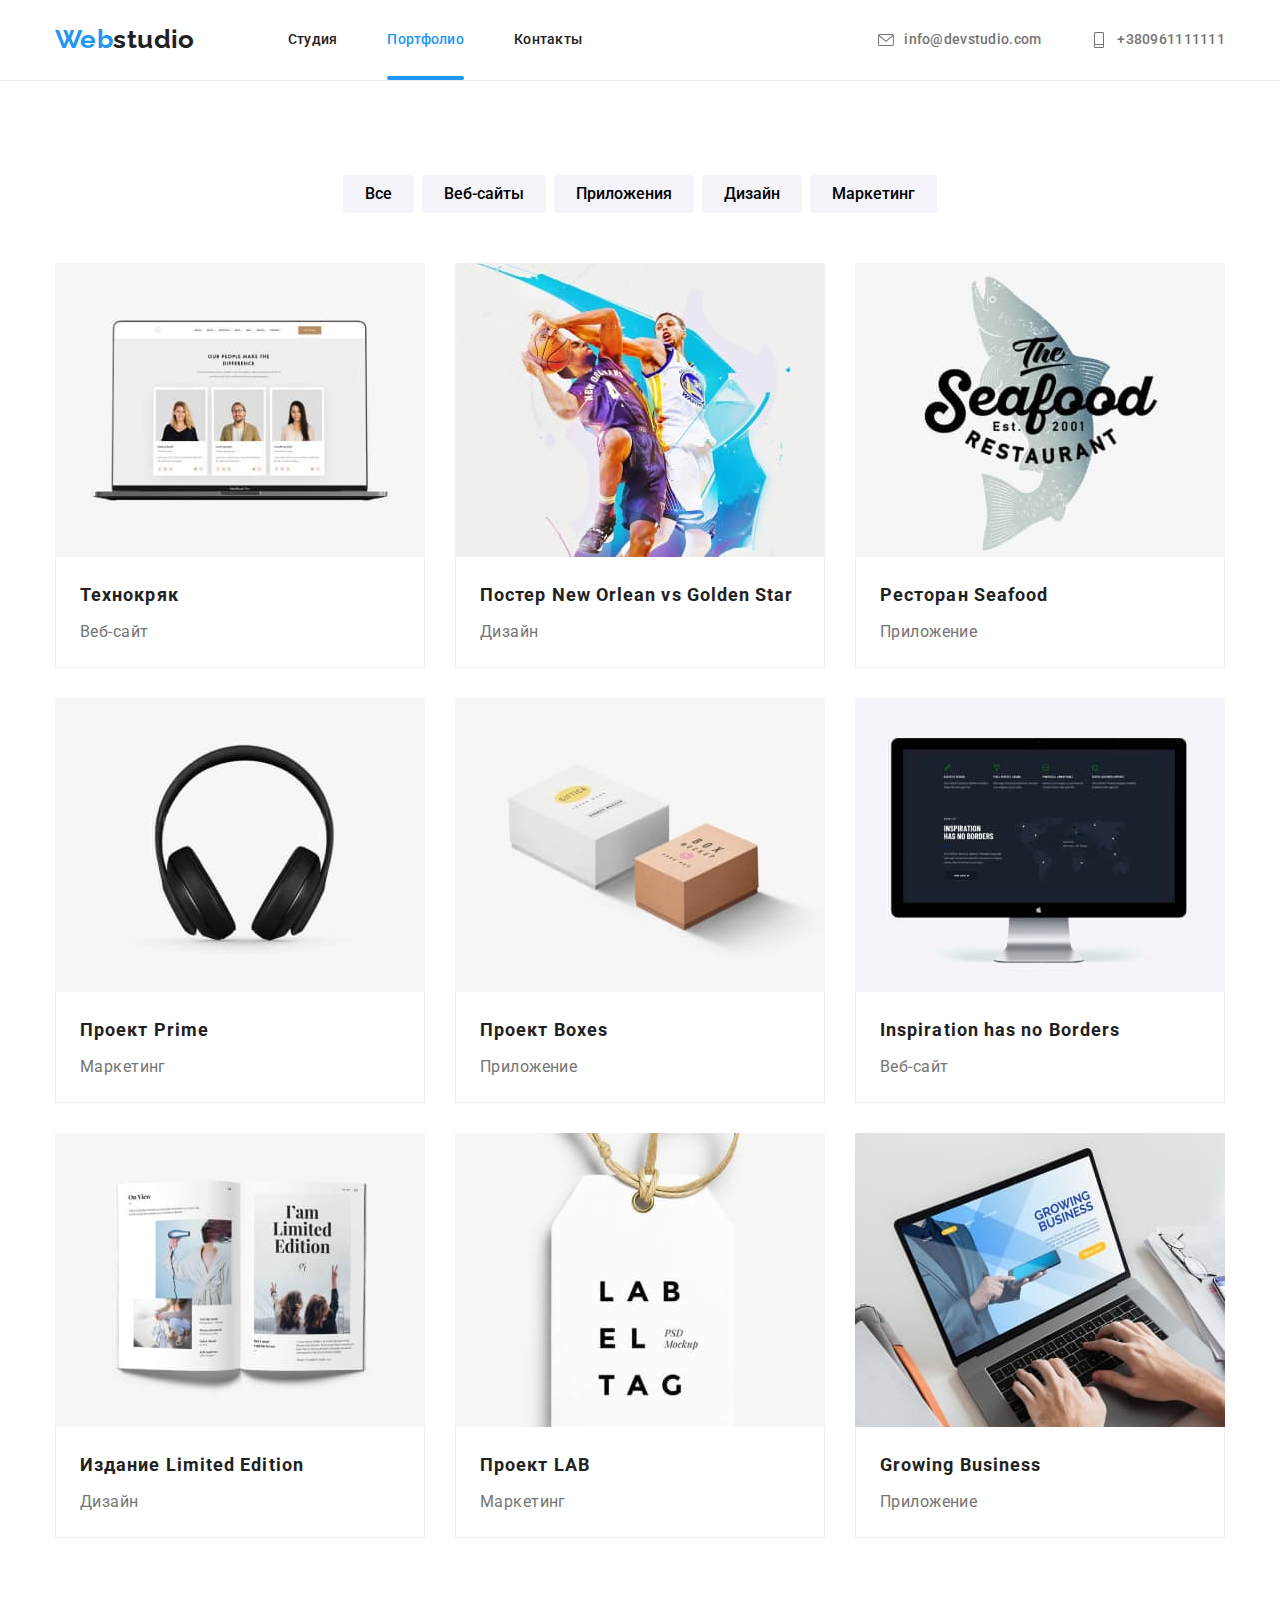
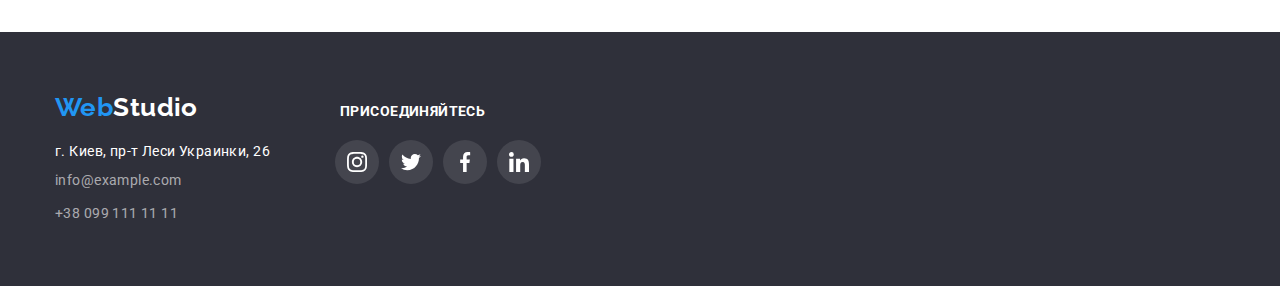
==== portfolio.html @ 6ec1b22d "Initial commit" ====
<!DOCTYPE html>
<html lang="ru">
  <head>
    <meta charset="UTF-8" />
    <meta http-equiv="X-UA-Compatible" content="IE=edge" />
    <meta name="viewport" content="width=device-width, initial-scale=1.0" />
    <link rel="preconnect" href="https://fonts.googleapis.com" />
    <link rel="preconnect" href="https://fonts.gstatic.com" crossorigin />
    <link
      href="https://fonts.googleapis.com/css2?family=Raleway:wght@700&family=Roboto:wght@400;500;700;900&display=swap"
      rel="stylesheet"
    />
    <link
      rel="stylesheet"
      href="https://cdnjs.cloudflare.com/ajax/libs/modern-normalize/1.0.0/modern-normalize.min.css"
    />
    <link rel="stylesheet" href="css/styles.css" />
    <title>Portfolio</title>
  </head>
  <body>
    <!-- Header -->
    <header class="header">
      <div class="container header-container">
        <!-- header_details -->
        <nav class="header-list">
          <a href="./index.html" class="logo"
            ><span class="logo-accent">Web</span>studio</a
          >
          <ul class="list nav-list">
            <li class="header-item">
              <a href="./index.html" class="site-nav">Студия</a>
            </li>
            <li class="header-item">
              <a href="./portfolio.html" class="site-nav current">Портфолио</a>
            </li>
            <li class="header-item">
              <a href="" class="site-nav">Контакты</a>
            </li>
          </ul>
        </nav>

        <ul class="list contact-list">
          <li>
            <a class="mail" href="mailto:mailto:info@devstudio.com">
              <svg class="contact-icon" height="16" width="16">
                <use href="images/icons.svg#mail"></use>
              </svg>
              <span>info@devstudio.com</span></a
            >
          </li>
          <li>
            <a class="telephone" href="tel:+380961111111">
              <svg class="contact-icon" height="16" width="16">
                <use href="images/icons.svg#telephone"></use>
              </svg>
              <span>+380961111111</span></a
            >
          </li>
        </ul>
      </div>
    </header>

    <main>
      <!-- Buttons bar -->
      <section class="section">
        <div class="container">
          <h1 class="visually-hidden">portfolio</h1>
          <ul class="list buttons-list">
            <li class="product-item">
              <button class="product-button" type="button">
                <span class="product-item">Все</span>
              </button>
            </li>
            <li class="product-item">
              <button class="product-button" type="button">
                <span class="product-item">Веб-сайты </span>
              </button>
            </li>
            <li class="product-item">
              <button class="product-button" type="button">
                <span class="product-item">Приложения </span>
              </button>
            </li>
            <li class="product-item">
              <button class="product-button" type="button">
                <span class="product-item">Дизайн </span>
              </button>
            </li>
            <li class="product-item">
              <button class="product-button" type="button">
                <span class="product-item">Маркетинг </span>
              </button>
            </li>
          </ul>

          <!-- projects -->
          <ul class="list projects-list">
            <li class="project-card">
              <a href="" class="project-link">
                <div class="project-thumb">
                  <img
                    class="project-image"
                    src="images/crack.jpg"
                    alt="Технокряк"
                    width="370"
                    height="294"
                  />
                  <div class="project-overlay">
                    <p class="overlay-text">
                      Ресурс предлагает комплексные предложения с разным уровнем
                      функционала и сервисов. Все это позволит посетителю
                      получить исчерпывающие сведения о компании или частном
                      лице.
                    </p>
                  </div>
                </div>
                <div class="project-text">
                  <h2 class="project-title">Технокряк</h2>
                  <p class="project-description">Веб-сайт</p>
                </div>
              </a>
            </li>
            <li class="project-card">
              <a href="" class="project-link">
                <div class="project-thumb">
                  <img
                    class="project-image"
                    src="images/basket.jpg"
                    alt="Постер"
                    width="370"
                    height="294"
                  />
                  <div class="project-overlay">
                    <p class="overlay-text">
                      Ресурс предлагает комплексные предложения с разным уровнем
                      функционала и сервисов. Все это позволит посетителю
                      получить исчерпывающие сведения о компании или частном
                      лице.
                    </p>
                  </div>
                </div>
                <div class="project-text">
                  <h2 class="project-title">
                    Постер New Orlean vs Golden Star
                  </h2>
                  <p class="project-description">Дизайн</p>
                </div>
              </a>
            </li>
            <li class="project-card">
              <a href="" class="project-link">
                <div class="project-thumb">
                  <img
                    class="project-image"
                    src="images/seafood.jpg"
                    alt="ресторан"
                    width="370"
                    height="294"
                  />
                  <div class="project-overlay">
                    <p class="overlay-text">
                      Ресурс предлагает комплексные предложения с разным уровнем
                      функционала и сервисов. Все это позволит посетителю
                      получить исчерпывающие сведения о компании или частном
                      лице.
                    </p>
                  </div>
                </div>
                <div class="project-text">
                  <h2 class="project-title">Ресторан Seafood</h2>
                  <p class="project-description">Приложение</p>
                </div>
              </a>
            </li>
            <li class="project-card">
              <a href="" class="project-link">
                <div class="project-thumb">
                  <img
                    class="project-image"
                    src="images/prime.jpg"
                    alt="маркетинг"
                    width="370"
                    height="294"
                  />
                  <div class="project-overlay">
                    <p class="overlay-text">
                      Ресурс предлагает комплексные предложения с разным уровнем
                      функционала и сервисов. Все это позволит посетителю
                      получить исчерпывающие сведения о компании или частном
                      лице.
                    </p>
                  </div>
                </div>
                <div class="project-text">
                  <h2 class="project-title">Проект Prime</h2>
                  <p class="project-description">Маркетинг</p>
                </div>
              </a>
            </li>
            <li class="project-card">
              <a href="" class="project-link">
                <div class="project-thumb">
                  <img
                    class="project-image"
                    src="images/box.jpg"
                    alt="приложение"
                    width="370"
                    height="294"
                  />
                  <div class="project-overlay">
                    <p class="overlay-text">
                      Ресурс предлагает комплексные предложения с разным уровнем
                      функционала и сервисов. Все это позволит посетителю
                      получить исчерпывающие сведения о компании или частном
                      лице.
                    </p>
                  </div>
                </div>
                <div class="project-text">
                  <h2 class="project-title">Проект Boxes</h2>
                  <p class="project-description">Приложение</p>
                </div>
              </a>
            </li>
            <li class="project-card">
              <a href="" class="project-link">
                <div class="project-thumb">
                  <img
                    class="project-image"
                    src="images/borders.jpg"
                    alt="сайт"
                    width="370"
                    height="294"
                  />
                  <div class="project-overlay">
                    <p class="overlay-text">
                      Ресурс предлагает комплексные предложения с разным уровнем
                      функционала и сервисов. Все это позволит посетителю
                      получить исчерпывающие сведения о компании или частном
                      лице.
                    </p>
                  </div>
                </div>
                <div class="project-text">
                  <h2 class="project-title">Inspiration has no Borders</h2>
                  <p class="project-description">Веб-сайт</p>
                </div>
              </a>
            </li>
            <li class="project-card">
              <a href="" class="project-link">
                <div class="project-thumb">
                  <img
                    class="project-image"
                    src="images/limited.jpg"
                    alt="дизайн"
                    width="370"
                    height="294"
                  />
                  <div class="project-overlay">
                    <p class="overlay-text">
                      Ресурс предлагает комплексные предложения с разным уровнем
                      функционала и сервисов. Все это позволит посетителю
                      получить исчерпывающие сведения о компании или частном
                      лице.
                    </p>
                  </div>
                </div>
                <div class="project-text">
                  <h2 class="project-title">Издание Limited Edition</h2>
                  <p class="project-description">Дизайн</p>
                </div>
              </a>
            </li>
            <li class="project-card">
              <a href="" class="project-link">
                <div class="project-thumb">
                  <img
                    class="project-image"
                    src="images/lab.jpg"
                    alt="маркетинг"
                    width="370"
                    height="294"
                  />
                  <div class="project-overlay">
                    <p class="overlay-text">
                      Ресурс предлагает комплексные предложения с разным уровнем
                      функционала и сервисов. Все это позволит посетителю
                      получить исчерпывающие сведения о компании или частном
                      лице.
                    </p>
                  </div>
                </div>
                <div class="project-text">
                  <h2 class="project-title">Проект LAB</h2>
                  <p class="project-description">Маркетинг</p>
                </div>
              </a>
            </li>
            <li class="project-card">
              <a href="" class="project-link">
                <div class="project-thumb">
                  <img
                    class="project-image"
                    src="images/business.jpg"
                    alt="приложение"
                    width="370"
                    height="294"
                  />
                  <div class="project-overlay">
                    <p class="overlay-text">
                      Ресурс предлагает комплексные предложения с разным уровнем
                      функционала и сервисов. Все это позволит посетителю
                      получить исчерпывающие сведения о компании или частном
                      лице.
                    </p>
                  </div>
                </div>
                <div class="project-text">
                  <h2 class="project-title">Growing Business</h2>
                  <p class="project-description">Приложение</p>
                </div>
              </a>
            </li>
          </ul>
        </div>
      </section>
    </main>

    <!-- Footer -->
    <footer class="footer">
      <div class="container footer-block">
        <div>
          <a href="./index.html" class="logo-footer"
            ><span class="logo-accent">Web</span>Studio</a
          >
          <address>
            <ul class="list">
              <li class="footer-item">
                <a
                  class="address-footer"
                  href="https://bit.ly/3pXMvUd"
                  target="_blank"
                  rel="noopener noreferrer"
                  >г. Киев, пр-т Леси Украинки, 26</a
                >
              </li>
              <li class="footer-item">
                <a class="link-footer" href="mailto:info@devstudio.com"
                  >info@example.com</a
                >
              </li>
              <li class="footer-item">
                <a class="link-footer" href="tel:+380991111111"
                  >+38 099 111 11 11</a
                >
              </li>
            </ul>
          </address>
        </div>
        <div class="footer-connect">
          <h2 class="footer-connect-text">ПРИСОЕДИНЯЙТЕСЬ</h2>
          <ul class="list social-footer">
            <li class="social-item">
              <a class="social-link-footer" href=""
                ><svg class="footer-icon">
                  <use href="images/icons.svg#instagram"></use></svg
              ></a>
            </li>
            <li class="social-item">
              <a class="social-link-footer" href=""
                ><svg class="footer-icon">
                  <use href="images/icons.svg#twitter"></use></svg
              ></a>
            </li>
            <li class="social-item">
              <a class="social-link-footer" href=""
                ><svg class="footer-icon">
                  <use href="images/icons.svg#facebook"></use></svg
              ></a>
            </li>
            <li class="social-item">
              <a class="social-link-footer" href=""
                ><svg class="footer-icon">
                  <use href="images/icons.svg#linkedin"></use></svg
              ></a>
            </li>
          </ul>
        </div>
      </div>
    </footer>
  </body>
</html>
---- css/styles.css ----
:root {
    --primary-text-color: #212121;
    --accent-text-color: #2196F3;
    --description-text-color: #757575;
    --main-icon-color: #AFB1B8;
    --secondary-icon-color: #ffffff;

    --timing-transition: cubic-bezier(0.4, 0, 0.2, 1);
}

body {
    font-family: 'Roboto', sans-serif;
    color: var(--primary-text-color);
    background-color: #FFFFFF;
    font-size: 14px;
    letter-spacing: 0.03em;

}

/* Колір основного тексту #212121 */

/* Колір підписів #757575 */

/* Колір акценту #2196F3 */

/* Колір адреси #FFFFFF */


/* прибрані крапки в списках */
.list {
    list-style: none;
    margin: 0;
    padding: 0;
}

/* приховані заголовки */
/* .hidden{
    display: none;
} */

.visually-hidden {
    position: absolute;
    width: 1px;
    height: 1px;
    margin: -1px;
    padding: 0;
    overflow: hidden;
    border: 0;
    clip: rect(0 0 0 0);
}


/* прибрані відсупи тексту та заголовків */
h1,
h2,
h3,
h4,
h5,
h6,
p{
    margin: 0;
}

.container {
    width: 1200px;
    margin-left: auto;
    margin-right: auto;
    padding-left: 15px;
    padding-right: 15px;
    /* outline: 2px solid tomato; */
}

.section{
        padding-top: 94px;
        padding-bottom: 94px;
}

/* header */
.header{
    border-bottom: 1px solid #ECECEC;
}

.header-container{
    display: flex;
    align-items: center;
}

.header-list{
    display: flex;
}

.header-item{
    position: relative;
}

.logo {
    color: var(--primary-text-color);
    text-decoration: none;
    font-family: 'Raleway', sans-serif;
    font-weight: 700;
    font-size: 26px;
    line-height: 1.19;
    display: block;
    padding: 24px 0;
}

.logo-accent {
    color: var(--accent-text-color);
}

.nav-list{
    display: flex;
    margin-left: 93px;
}

.nav-list li + li{
    margin-left: 50px;
}

.site-nav{
    display: block;
    color: var(--primary-text-color);
    font-weight: 500;
    line-height: 1.14;
    letter-spacing: 0.02em;
    text-decoration: none;
    padding-top: 32px;
    padding-bottom: 32px;
    transition: color 250ms var(--timing-transition);
}

/* підсвітка поточної сторінки */
.list .site-nav.current {
    color: var(--accent-text-color);
}

.current::after{
    content: "";
    position: absolute;
    left: 0;
    bottom: 0;
    width: 100%;
    height: 4px;

    background-color:var(--accent-text-color);
    border-radius: 2px;
}

.site-nav:hover,
.site-nav:focus{
    color: var(--accent-text-color);
}

.contact-list{
    display: flex;
    margin-left: auto;
}

.contact-list li + li{
    margin-left: 50px;
}

.mail,
.telephone {
    color: var(--description-text-color);
    fill: var(--description-text-color);
    font-weight: 500;
    line-height: 1.14;
    letter-spacing: 0.02em;
    text-decoration: none;
    display: flex;
    transition: fill 250ms var(--timing-transition), color 250ms var(--timing-transition);
}

.mail:hover,
.mail:focus,
.telephone:hover,
.telephone:focus,
.link-footer:hover,
.link-footer:focus{
    fill: var(--accent-text-color);
    color:var(--accent-text-color);
}

.contact-icon {
    margin-right: 10px;
}

.contact-icon:hover,
.contact-icon:focus{
    fill: currentColor;
}

/* order section */

.order-window{
    background-image: linear-gradient(rgba(47, 48, 58, 0.4),rgba(47, 48, 58, 0.4)), url(../images/hero-image.jpg);
    background-color: #2F303A;
    background-repeat: no-repeat;
    max-width: 1600px;
    margin: 0 auto;
    height: 600px;
    background-size: cover;
}

.hero-content{
    padding-top: 200px;
    padding-bottom: 200px;
    text-align: center;
}

.order-button{
        font-family: inherit;
        display: inline-block;
        min-width: 200px;
        height: 50px;
        padding: 10px 32px;
        text-align: center;

        background: var(--accent-text-color);
        box-shadow: 0px 4px 4px rgba(0, 0, 0, 0.15);
        border-radius: 4px;
        border: 2px transparent;
        /* transition: background-color 250ms var(--timing-transition); */
}

.order-button:hover,
.order-button:focus{
    cursor: pointer;
    /* box-shadow: 0px 4px 4px rgba(0, 0, 0, 0.15); */
}


.order-service{
        font-weight: 700;
        font-size: 16px;
        line-height: 1.87;
        display: flex;
        align-items: center;
        text-align: center;
        letter-spacing: 0.06em;
        color: #FFFFFF;
        /* cursor: pointer; */
}

.title{
        margin: 0 auto;
        margin-bottom: 30px;
        max-width: 696px;
        font-weight: 900;
        font-size: 44px;
        line-height: 1.36;
        text-align: center;
        letter-spacing: 0.06em;
        text-transform: uppercase;
        color: #FFFFFF;
}

/* benefits list */

/* .benefit-container{
    margin-top: 30px;
} */

.benefit-card-icon::before {
    display: block;
    height: 120px;
    background-repeat: no-repeat;
    background-position: center;
    background-color: #F5F4FA;
    border-radius: 4px;
    margin-bottom: 30px;
    content: "";
    
}
.benefit-antenna::before{
    content: "";
    background-image: url(../images/antenna-1.svg);
    background-size: 70px;
}

.benefit-clock::before {
    content: "";
    background-image: url(../images/clock-1.svg);
    background-size: 70px;
}

.benefit-diagram::before {
    content: "";
    background-image: url(../images/diagram-1.svg);
    background-size: 70px;
}

.benefit-astronaut::before {
    content: "";
    background-image: url(../images/astronaut-1.svg);
    background-size: 70px;
}

/* .benefit-container::before{
        content: "";
        display: block;
        height: 120px;
        background-repeat: no-repeat;
        background-position: center;
        background-color: #F5F4FA;
        border-radius: 4px;
        margin-bottom: 30px;
} */

.benefit-list{
    display: flex;
}

.benefit-card{
    max-width: 270px;
    margin: 0 15px;
}

.benefit-title{
    font-size: 14px;
    font-weight: 700;
    line-height: 1.14;
    text-transform: uppercase;
    margin-bottom: 10px;
}

.benefit-description{
        line-height: 1.71;
        color: var(--description-text-color);
        margin-top: 0;
        margin-bottom: 0px;
}


/* Our work */
.our-work-block{
    padding-top: 0;
}

.our-work-title{
        font-weight: 700;
        font-size: 36px;
        line-height: 1.17;
        text-align: center;
        margin-top: 0;
        margin-bottom: 50px;
}
.work-list{
        display: flex;
        margin-left: -15px;
        margin-right: -15px;
}

.work-card{
    margin: 0 15px;
}

.work-thumb{
    position: relative;
}

.work-image{
    display: block;
    max-width: 100%;
    height: auto;
}

.work-description{
    position: absolute;
    left: 0;
    bottom: 0;
    width: 370px;
    height: 70px;
    background: rgba(47, 48, 58, 0.8);
}

.work-text{
        font-weight: 700;
        font-size: 14px;
        line-height: 1.14;
        letter-spacing: 0.03em;
        text-transform: uppercase;
        color: var(--secondary-icon-color);
}

/* Our team */
.team {
    background-color: #F5F4FA;
}

.team-title{
        font-weight: 700;
        font-size: 36px;
        line-height: 1.17;
        text-align: center;
        margin-top: 0;
        margin-bottom: 50px;
}

.team-list{
        display: flex;
        margin-left: -15px;
        margin-right: -15px;
}

.team-card{
    background-color: #FFFFFF;
    max-width: 270px;
    margin: 0 15px;
    box-shadow: 0px 2px 1px rgb(0 0 0 / 20%),
        0px 1px 1px rgb(0 0 0 / 14%),
        0px 1px 3px rgb(0 0 0 / 12%);
    border-radius: 4px;
}

.team-image{
    display: block;
    max-width: 100%;
    height: auto;
}

.team-name{
    font-weight: 500;
    font-size: 16px;
    line-height: 1.19;
    text-align: center;
    margin-top: 30px;
    margin-bottom: 10px;
}

.work-role{
        font-style: normal;
        font-size: 16px;
        line-height: 1.19;
        text-align: center;
        color: var(--description-text-color);
        margin-bottom: 16px;
    }

.social{
    display: flex;
    max-width: 206px;
    height: 44px;
    margin-bottom: 30px;
    margin-left: auto;
    margin-right: auto;
}

.social-link{
    display: flex;
    justify-content: center;
    align-items: center;
    width: 44px;
    height: 44px;
    border-radius: 50px;
    color: var(--main-icon-color);
    transition: color 250ms var(--timing-transition), background-color 250ms var(--timing-transition);

}

.social-item + .social-item{
    margin-left: 10px;
}

.team-icon{
    fill: currentColor;
    width: 20px;
    height: 20px;
}

.social-link:hover,
.social-link:focus {
    background-color: var(--accent-text-color);
    color: var(--secondary-icon-color);
}

/* Our clients */

.clients-title{
        font-weight: 700;
        font-size: 36px;
        line-height: 1.17;
        text-align: center;
        margin-top: 0;
        margin-bottom: 50px;
}
.clients-list{
        display: flex;
        }

.client{
    flex-basis: calc((100% - 150px) / 6);
    max-width: 170px;
    height: 92px;
    outline: 1px solid var(--main-icon-color);
    border-radius: 4px;
    transition: outline 250ms var(--timing-transition);
}

.client:hover,
.client:focus{
    outline: 1px solid var(--accent-text-color);
}

.clients-list> .client + .client{
    margin-left: 30px;
}

.client-link{
    display: flex;
    justify-content: center;
    align-items: center;
    align-items: center;
    width: 168px;
    height: 90px;
    color: var(--main-icon-color);
    transition: color 250ms var(--timing-transition);
   
}

.client-link:hover,
.client-link:focus{
    color: var(--accent-text-color);
}

.client-icon {
    width: 106px;
    height: 60px;
    fill: currentColor;
}


/* portfolio main */

/* buttons */

.buttons-list{
    display: flex;
    justify-content: center;
    margin-bottom: 50px;
}

.product-button{
        background: #F5F4FA;
        border-radius: 4px;
        font-weight: 500;
        font-size: 16px;
        line-height: 1.63;
        text-align: center;
        border: none;
        cursor: pointer;
        font-family: inherit;
        width: auto;
        height: auto;
        padding: 6px 22px;
        transition: background 250ms var(--timing-transition), box-shadow 250ms var(--timing-transition) ;
}

.buttons-list > .product-item + .product-item{
    margin-left: 8px;
}

.product-button:hover,
.product-button:focus {
        font-weight: 500;
        font-size: 16px;
        line-height: 1.63;
        text-align: center;
        color: #FFFFFF;
        background: var(--accent-text-color);
        box-shadow: 0px 2px 2px 0px rgba(0, 0, 0, 0.12), 0px 1px 2px 0px rgba(0, 0, 0, 0.08), 0px 3px 1px 0px rgba(0, 0, 0, 0.1);
        border-radius: 4px;
}

/* projects */

.projects-list{
    display: flex;
    flex-wrap: wrap;
    /* margin-left: -15px;
    margin-right: -15px; */
    /* gap: 30px;
    margin: auto; */
    
}

.project-card{
    flex-basis: calc((100% - 60px) / 3);
    max-width: 370px;
    margin-right: 30px;
    margin-bottom: 30px;
}

.project-card:nth-child(3n){
    margin-right: 0;
}

.project-card:nth-last-child(-n + 3) {
    margin-bottom: 0;
}

/* .project-card:nth-child(-n + 3) {
    margin-top: 0;
} */

/* .project-card:nth-child(3n + 3){
    margin-right: 0;
} */

.project-link{
    display: block;
    text-decoration: none;
    color: var(--primary-text-color);
}

.project-link:hover,
.project-link:focus {
    box-shadow: 0px 1px 1px rgba(0, 0, 0, 0.12),
    0px 4px 4px rgba(0, 0, 0, 0.06),
    1px 4px 6px rgba(0, 0, 0, 0.16);
}

.project-image{
    display: block;
}

.project-thumb{
    position: relative;
    overflow: hidden;
}

.project-overlay{
    position: absolute;
    top: 0;
    bottom: 0;
    width: 100%;
    height: 100%;
    background-color: rgba(33, 150, 243, 0.9);
    transform: translateY(100%);
    transition: transform 250ms var(--timing-transition);
}

.project-link:hover .project-overlay{
    transform: translateY(0%);
}

.overlay-text{
    padding: 63px 24px;
    font-size: 18px;
    line-height: 1.56;
    letter-spacing: 0.03em;
    color: var(--secondary-icon-color)
}

.project-text{
    padding: 20px 24px;
    border-left: 1px solid #EEEEEE;
    border-right: 1px solid #EEEEEE;
    border-bottom: 1px solid #EEEEEE;;
}

.project-title{
        font-weight: 700;
        font-size: 18px;
        line-height: 2;
        letter-spacing: 0.06em;
        margin-bottom: 4px;
}

.project-description{
        font-size: 16px;
        line-height: 1.88;
        color: var(--description-text-color);
}

/* footer */
.footer{
    background-color: #2F303A;
    padding: 60px 0;
}

.logo-footer{
        color: #ffffff;
        text-decoration: none;
        font-family: 'Raleway', sans-serif;
        font-weight: 700;
        font-size: 26px;
        line-height: 1.19;
        display: block;
        margin-bottom: 20px;
}
.address-footer{
        line-height: 1.19;
        color: #FFFFFF;
        font-style: normal;
        text-decoration: none;

}
.link-footer{
        line-height: 1.71;
        color: rgba(255, 255, 255, 0.6);
        font-style: normal;
        text-decoration: none;
        transition: color 250ms var(--timing-transition);

}

.footer-item:not(:last-child){
        margin-bottom: 9px;
}

.footer-block{
    display: flex;
    align-items: baseline;
    
}

.footer-connect{
    /* display: flex; */
    /* align-content: baseline; */
    max-width: 206px;
    margin-left: 70px;
}

.footer-connect-text{
        color: #FFFFFF;
        font-weight: 700;
        font-size: 14px;
        line-height: 1.17;
        margin-top: 0;
        margin-bottom: 20px;
}

.social-footer {
    display: flex;
    max-width: 206px;
    height: 44px;
    margin: 0 -5px;
}

.social-link-footer {
    display: flex;
    justify-content: center;
    align-items: center;
    width: 44px;
    height: 44px;
    border-radius: 50px;
    /* color: #FFFFFF; */
    background-color: rgba(255, 255, 255, 0.1);
    transition: background-color 250ms var(--timing-transition);

}

.social-item+.social-item {
    margin-left: 10px;
}

.footer-icon {
    fill: var(--secondary-icon-color);
    width: 20px;
    height: 20px;
}

.social-link-footer:hover,
.social-link-footer:focus {
    background-color: var(--accent-text-color);
    /* color: var(--secondary-icon-color); */
}

/* Backdrop */

.backdrop{
    position: fixed;
    top:0;
    left:0;
    width: 100%;
    height: 100%;

    opacity: 1;
    background-color: rgba(0, 0, 0, 0.2);
    transition: opacity 250ms var(--timing-transition);
}

.backdrop.is-hidden{
    opacity: 0;
    pointer-events: none;
}

.backdrop.is-hidden .modal {
    transform: translate(-50%, -50%) scale(0.9);
}
/* Modal window */

.modal{
    position: absolute;
    top: 50%;
    left:50%;
    min-width: 528px;
    min-height: 581px;
    
    background-color: var(--secondary-icon-color);
    border-radius: 4px;
    box-shadow: 0px 1px 3px rgb(0 0 0 / 12%), 0px 1px 1px rgb(0 0 0 / 14%), 0px 2px 1px rgb(0 0 0 / 20%);
    transform: translate(-50%, -50%) scale(1);
    transition: transform 250ms cubic-bezier(0.4, 0, 0.2, 1);
}

.form-btn-close{
        position: absolute;
        cursor: pointer;
        top: 8px;
        right: 8px;
        width: 30px;
        height: 30px;
        border: 1px solid rgba(0, 0, 0, 0.1);
        border-radius: 50px;
}

.close-center{
    display: flex;
    justify-content: center;
    align-items: center;
}
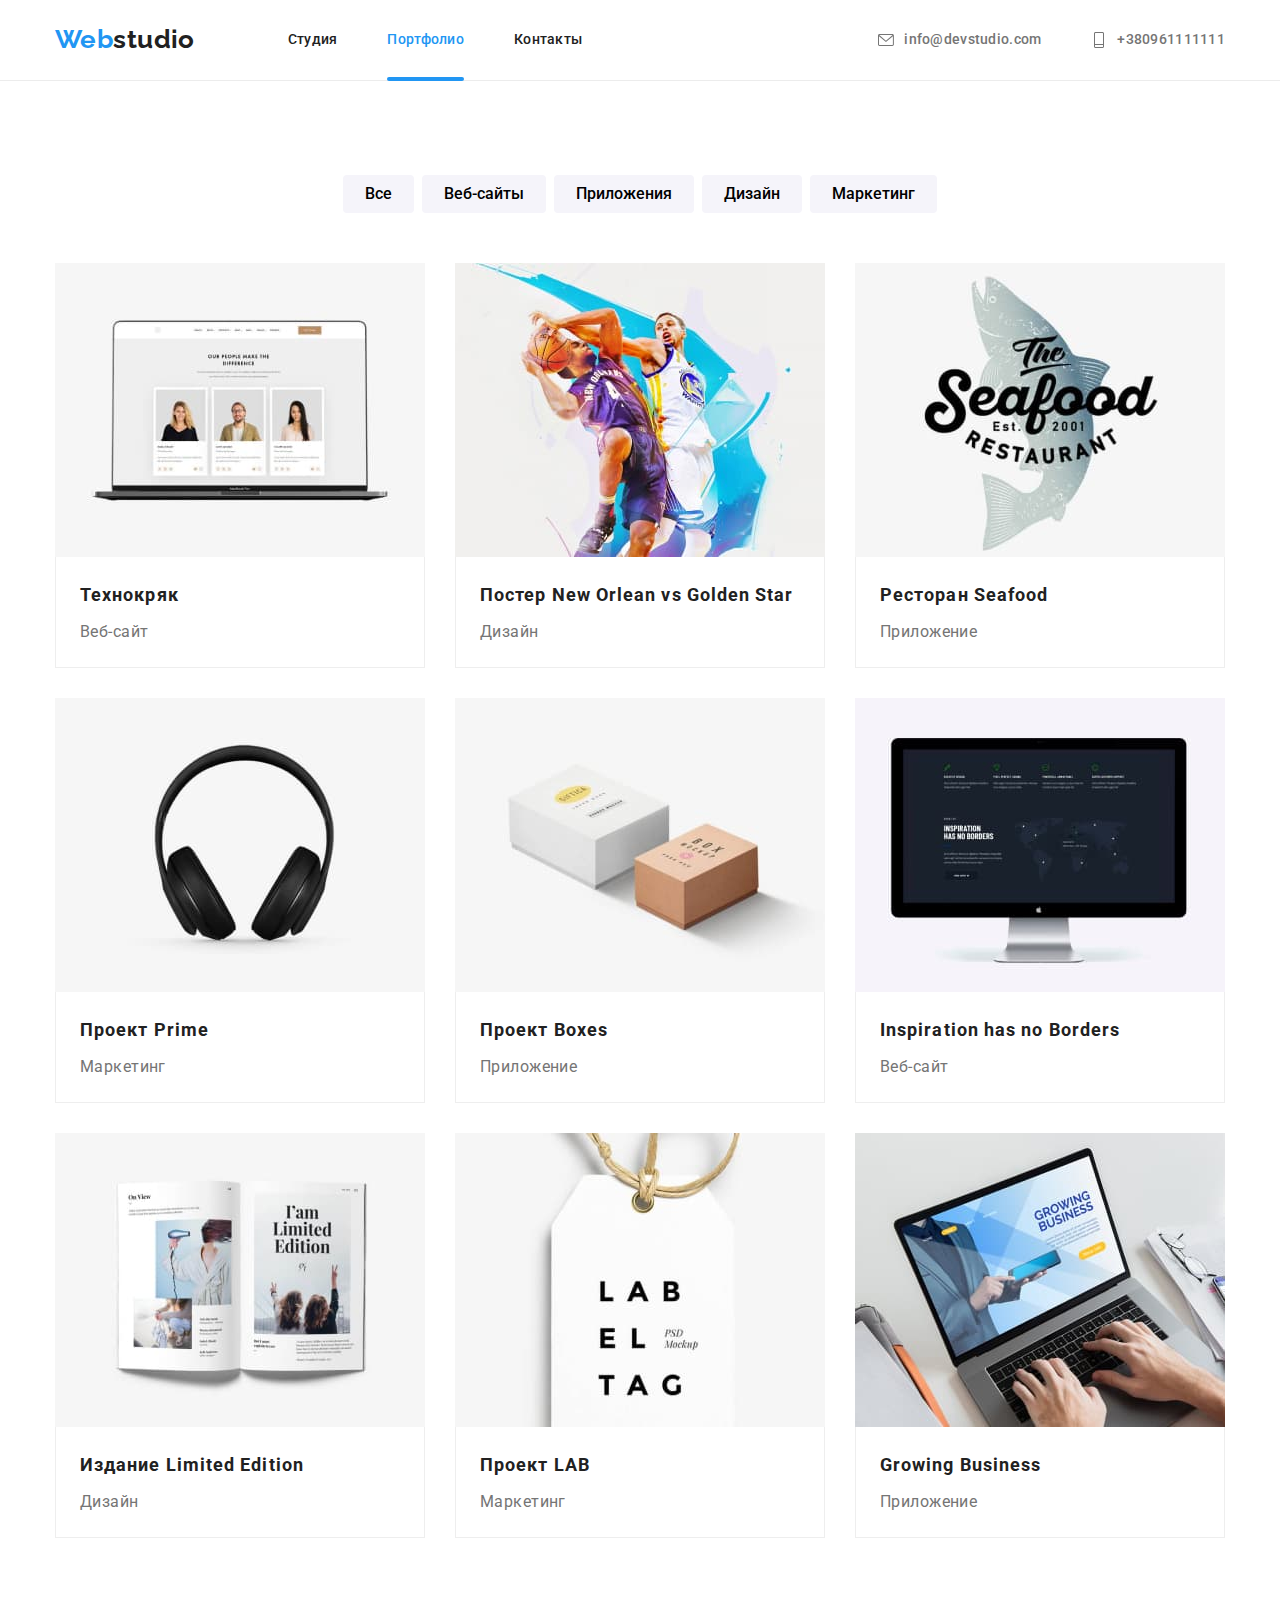
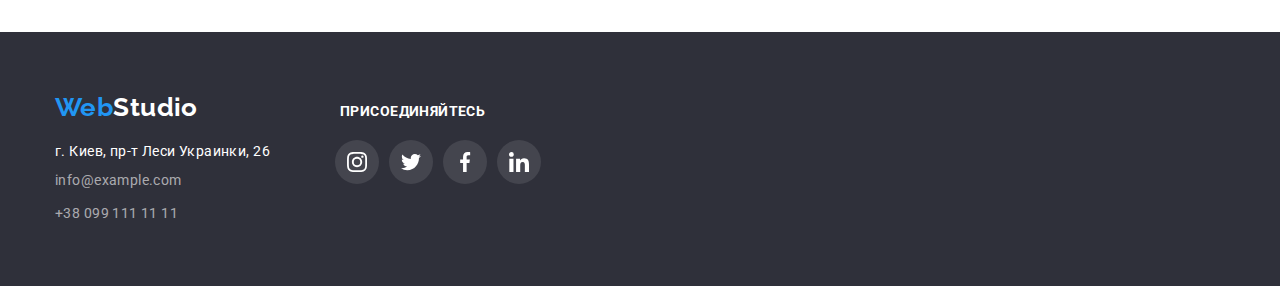
==== commit 1b42eee1: "footer subscribe form started" ====
--- a/portfolio.html
+++ b/portfolio.html
@@ -358,6 +358,8 @@
             </ul>
           </address>
         </div>
+
+        <!-- Footer social links -->
         <div class="footer-connect">
           <h2 class="footer-connect-text">ПРИСОЕДИНЯЙТЕСЬ</h2>
           <ul class="list social-footer">
--- a/css/styles.css
+++ b/css/styles.css
@@ -138,7 +138,7 @@
     content: "";
     position: absolute;
     left: 0;
-    bottom: 0;
+    bottom: -1px;
     width: 100%;
     height: 4px;
 
@@ -215,7 +215,7 @@
         min-width: 200px;
         height: 50px;
         padding: 10px 32px;
-        text-align: center;
+        /* text-align: center; */
 
         background: var(--accent-text-color);
         box-shadow: 0px 4px 4px rgba(0, 0, 0, 0.15);
@@ -225,7 +225,10 @@
 }
 
 .order-button:hover,
-.order-button:focus{
+.order-button:focus,
+.send-button:hover,
+.send-button:focus{
+    background: #188CE8;
     cursor: pointer;
     /* box-shadow: 0px 4px 4px rgba(0, 0, 0, 0.15); */
 }
@@ -237,7 +240,8 @@
         line-height: 1.87;
         display: flex;
         align-items: center;
-        text-align: center;
+        justify-content: center;
+        /* text-align: center; */
         letter-spacing: 0.06em;
         color: #FFFFFF;
         /* cursor: pointer; */
@@ -768,6 +772,10 @@
     /* color: var(--secondary-icon-color); */
 }
 
+.footer-subscribe{
+    margin-left: auto;
+}
+
 /* Backdrop */
 
 .backdrop{
@@ -798,6 +806,7 @@
     left:50%;
     min-width: 528px;
     min-height: 581px;
+    padding: 40px;
     
     background-color: var(--secondary-icon-color);
     border-radius: 4px;
@@ -817,8 +826,121 @@
         border-radius: 50px;
 }
 
+.form-btn-close:hover,
+.form-btn-close:focus{
+    fill: var(--accent-text-color);
+}
+
 .close-center{
     display: flex;
     justify-content: center;
     align-items: center;
-}+}
+
+/* .form{
+} */
+
+.form-title{
+    margin-bottom: 30px;
+    font-size: 20px;
+    font-weight: 700;
+    line-height: 1.15;
+    text-align: center;
+    color: var(--primary-text-color)
+}
+
+/* .form-list{
+} */
+
+.form-field{
+    outline: 1px solid tomato;
+    display: flex;
+    flex-direction: column;
+    margin-bottom: 10px;
+}
+
+.form-label{
+    margin-bottom: 4px;
+}
+
+.form-field input{
+    margin: 0;
+    padding: 10px 12px;
+}
+
+.form-text textarea::placeholder{
+    color: var(--description-text-color);
+    line-height: 1.17;
+    letter-spacing: 0.01em;
+}
+
+.form-label{
+    font-size: 12px;
+    line-height: 1.17;
+    color: var(--description-text-color);
+    letter-spacing: 0.01em;
+}
+
+.form-input{
+    width: 100%;
+    height: 40px;
+    border: 1px solid rgba(33, 33, 33, 0.2);
+    border-radius: 4px;
+    outline: none;
+}
+
+.form-comment{
+    padding: 12px 16px;
+    width: 448px;
+    height: 120px;
+    resize: none;
+    border: 1px solid rgba(33, 33, 33, 0.2);
+    border-radius: 4px;
+    outline: none;
+    margin-top: 4px;
+}
+
+.form-text{
+    margin-bottom: 20px;
+}
+
+.form-agree{
+    display: flex;
+    align-items: center;
+    justify-content: center;
+    max-width: 425px;
+    margin-bottom: 30px;
+    margin-right: auto;
+    margin-left: auto;
+    line-height: 1.71;
+    color: var(--description-text-color);
+}
+
+.form-agree-link{
+    color: var(--accent-text-color);
+}
+
+.send-button{
+    display: flex;
+    margin-left: auto;
+    margin-right: auto;
+    justify-content: center;
+    align-items: center;
+    padding: 10px 32px;
+    min-width: 200px;
+    min-height: 50px;
+
+    box-shadow: 0px 4px 4px rgb(0 0 0 / 15%);
+    border: 1px solid transparent;
+    border-radius: 4px;
+    cursor: pointer;
+    color: var(--secondary-icon-color);
+    background-color: var(--accent-text-color);
+
+    font-weight: 700;
+    font-size: 16px;
+    line-height: 1.87;
+    text-decoration: none;
+    text-align: center;
+    letter-spacing: 0.06em;
+}
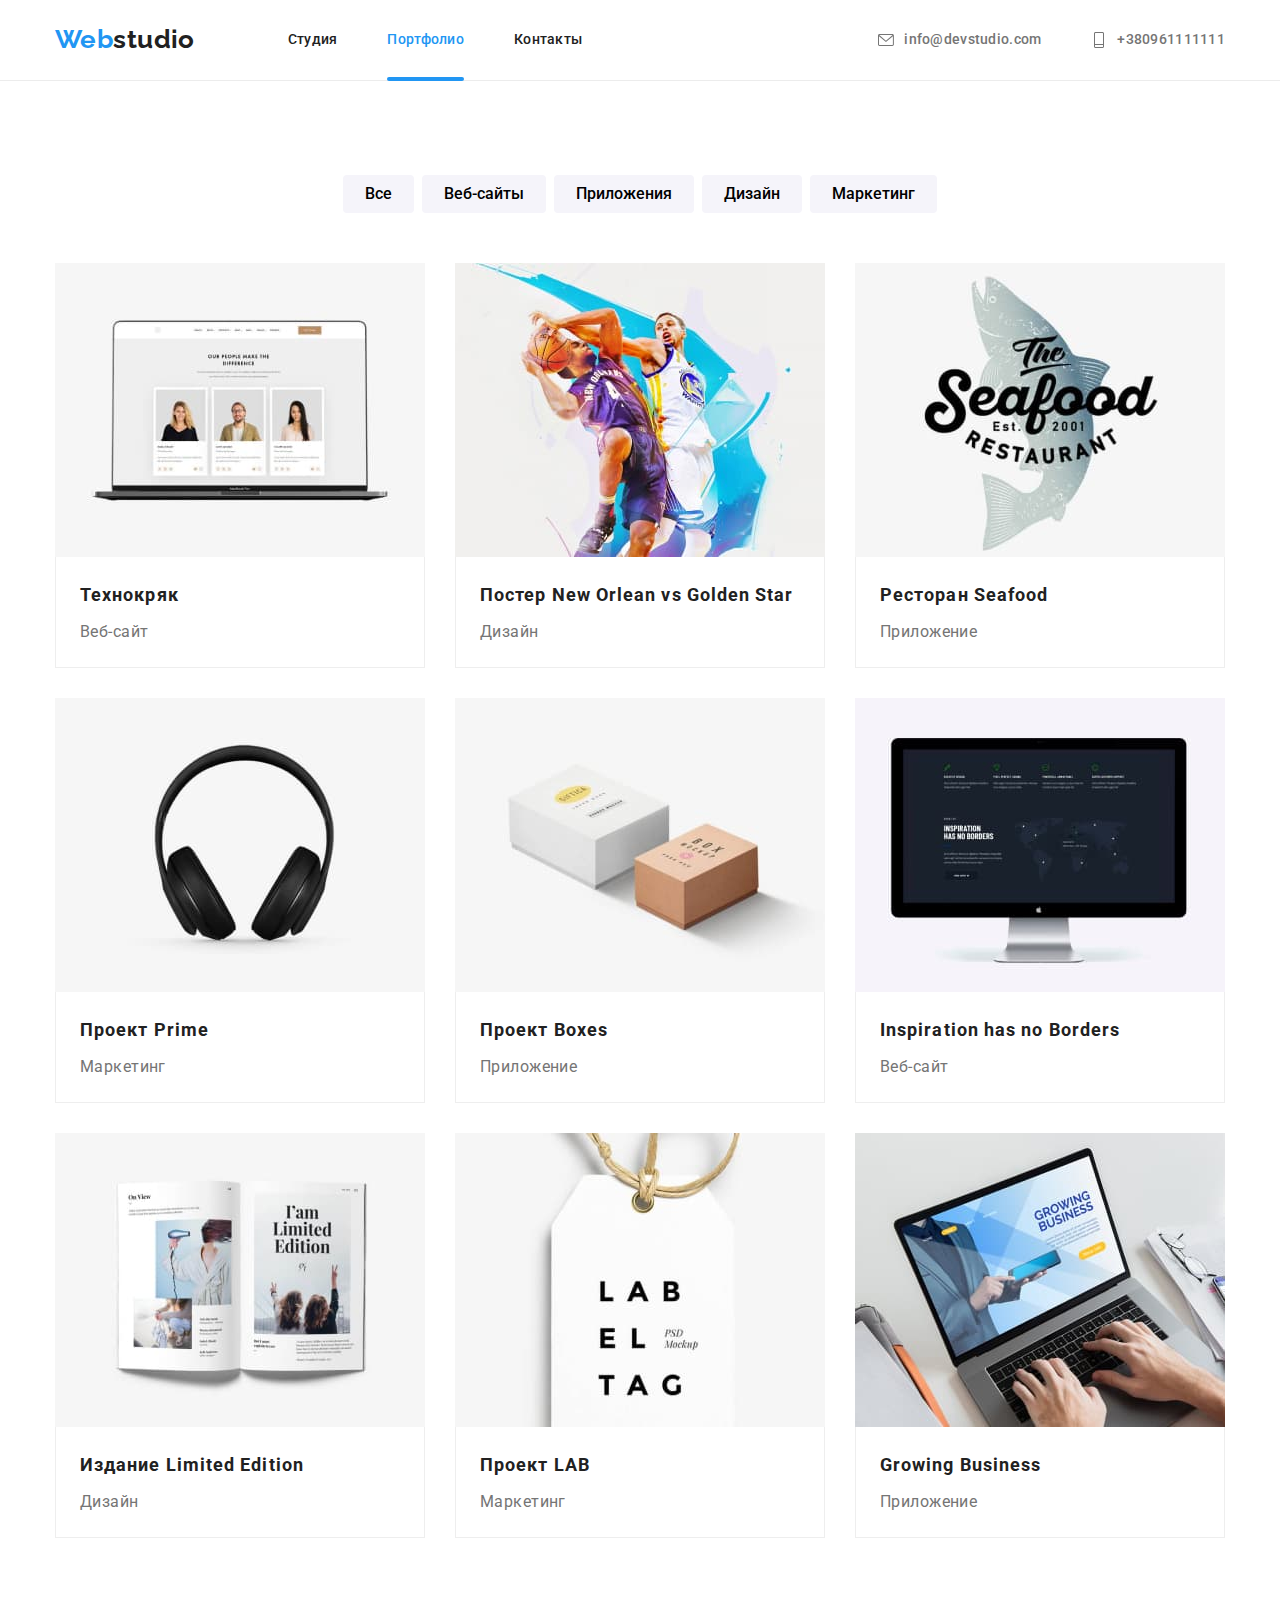
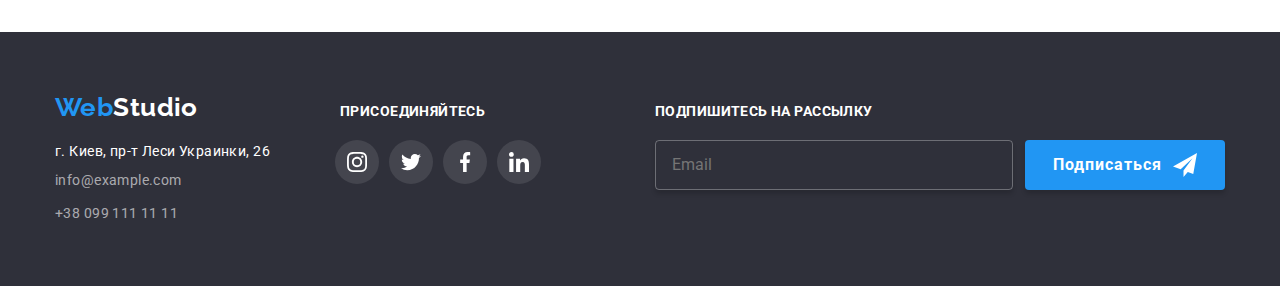
==== commit e79355ff: "footer portfolio. icons in form" ====
--- a/portfolio.html
+++ b/portfolio.html
@@ -389,6 +389,29 @@
             </li>
           </ul>
         </div>
+
+        <!-- footer subscribe form -->
+        <div class="footer-subscribe">
+          <p class="footer-connect-text">ПОДПИШИТЕСЬ НА РАССЫЛКУ</p>
+          <form autocomplete="off">
+            <div class="footer-form">
+              <label class="footer-form-field" name="mail">
+                <input
+                  class="footer-form-input"
+                  type="email"
+                  name="email"
+                  placeholder="Email"
+                />
+              </label>
+              <button class="subscribe-button" type="submit">
+                <span class="subscribe-button-text">Подписаться</span>
+                <svg class="subscribe-icon">
+                  <use href="./images/icons.svg#icon-send"></use>
+                </svg>
+              </button>
+            </div>
+          </form>
+        </div>
       </div>
     </footer>
   </body>
--- a/css/styles.css
+++ b/css/styles.css
@@ -734,6 +734,7 @@
         line-height: 1.17;
         margin-top: 0;
         margin-bottom: 20px;
+        letter-spacing: 0.03em;
 }
 
 .social-footer {
@@ -756,7 +757,7 @@
 
 }
 
-.social-item+.social-item {
+.social-item +.social-item {
     margin-left: 10px;
 }
 
@@ -774,6 +775,65 @@
 
 .footer-subscribe{
     margin-left: auto;
+}
+
+.footer-form{
+    display: flex;
+    width: 570px;
+}
+
+/* footer-form-field{
+    display: block;
+} */
+
+.footer-form-field input{
+    width: 358px;
+    height: 50px;
+    margin-right: 12px;
+    padding: 12px 16px;
+
+    background: inherit;
+    border: 1px solid rgba(255, 255, 255, 0.3);
+    box-shadow: 0px 4px 4px rgb(0 0 0 / 15%);
+    border-radius: 4px;
+    outline: none;
+    
+    font-size: 16px;
+    line-height: 1.87;
+    letter-spacing: 0,03em;
+    color: rgba(255, 255, 255, 0.6);
+}
+
+.subscribe-button {
+    display: flex;
+    align-items: center;
+    justify-content: space-between;
+
+    font-family: inherit;
+    min-width: 200px;
+    height: 50px;
+    padding: 10px 28px;
+
+    background: var(--accent-text-color);
+    box-shadow: 0px 4px 4px rgba(0, 0, 0, 0.15);
+    border-radius: 4px;
+    border: 2px transparent;
+}
+
+.subscribe-button-text{
+    font-weight: 700;
+    font-size: 16px;
+    line-height: 1.87;
+    text-align: center;
+    letter-spacing: 0.06em;
+    color: var(--secondary-icon-color);
+}
+
+.subscribe-icon{
+    display: inline-block;
+    fill: var(--secondary-icon-color);
+    width: 24px;
+    height: 24px;
 }
 
 /* Backdrop */
@@ -853,7 +913,9 @@
 } */
 
 .form-field{
-    outline: 1px solid tomato;
+    position: relative;
+    display: block;
+
     display: flex;
     flex-direction: column;
     margin-bottom: 10px;
@@ -865,7 +927,16 @@
 
 .form-field input{
     margin: 0;
-    padding: 10px 12px;
+    padding: 12px 12px 12px 42px;;
+}
+
+.form-icon{
+    position: absolute;
+
+    top: 29px;
+    left: 15px;
+    /* width: 12px;
+    height: 12px; */
 }
 
 .form-text textarea::placeholder{
@@ -875,10 +946,13 @@
 }
 
 .form-label{
+    display: block;
     font-size: 12px;
     line-height: 1.17;
     color: var(--description-text-color);
     letter-spacing: 0.01em;
+
+    transition: all 250ms var(--timing-transition);
 }
 
 .form-input{
@@ -897,7 +971,17 @@
     border: 1px solid rgba(33, 33, 33, 0.2);
     border-radius: 4px;
     outline: none;
-    margin-top: 4px;
+}
+
+.form-input:focus,
+.form-comment:focus,
+.form-comment:not(:placeholder-shown){
+    border: 1px solid var(--accent-text-color);
+    outline: none;
+}
+
+.form-input:focus~.form-icon{
+    fill: var(--accent-text-color);
 }
 
 .form-text{
@@ -905,15 +989,54 @@
 }
 
 .form-agree{
-    display: flex;
-    align-items: center;
-    justify-content: center;
+
     max-width: 425px;
     margin-bottom: 30px;
     margin-right: auto;
     margin-left: auto;
     line-height: 1.71;
     color: var(--description-text-color);
+}
+
+.form-agree-line{
+    display: flex;
+    align-items: center;
+    justify-content: center;
+}
+
+.form-checkbox{
+    /* -webkit-appearance: none;
+    -moz-appearance: none;
+    appearance: none */
+    position: absolute;
+    width: 1px;
+    height: 1px;
+    margin: -1px;
+    padding: 0;
+    overflow: hidden;
+    border: 0;
+    clip: rect(0 0 0 0);
+}
+
+.checkbox-icon{
+    display: inline-block;
+    width: 15px;
+    height: 15px;
+    margin-right: 5px;
+
+    border: 2px solid;
+    border-color: var(--primary-text-color);
+    border-radius: 4px;
+    cursor: pointer;
+    transition: all 250ms var(--timing-transition);
+}
+
+.form-checkbox:checked + .checkbox-icon{
+    background-color: var(--accent-text-color);
+    border-color: var(--accent-text-color);
+    background-image: url(../images/icon-check.svg);
+    background-size: contain;
+    background-origin: border-box;
 }
 
 .form-agree-link{
@@ -940,7 +1063,5 @@
     font-weight: 700;
     font-size: 16px;
     line-height: 1.87;
-    text-decoration: none;
-    text-align: center;
     letter-spacing: 0.06em;
 }
